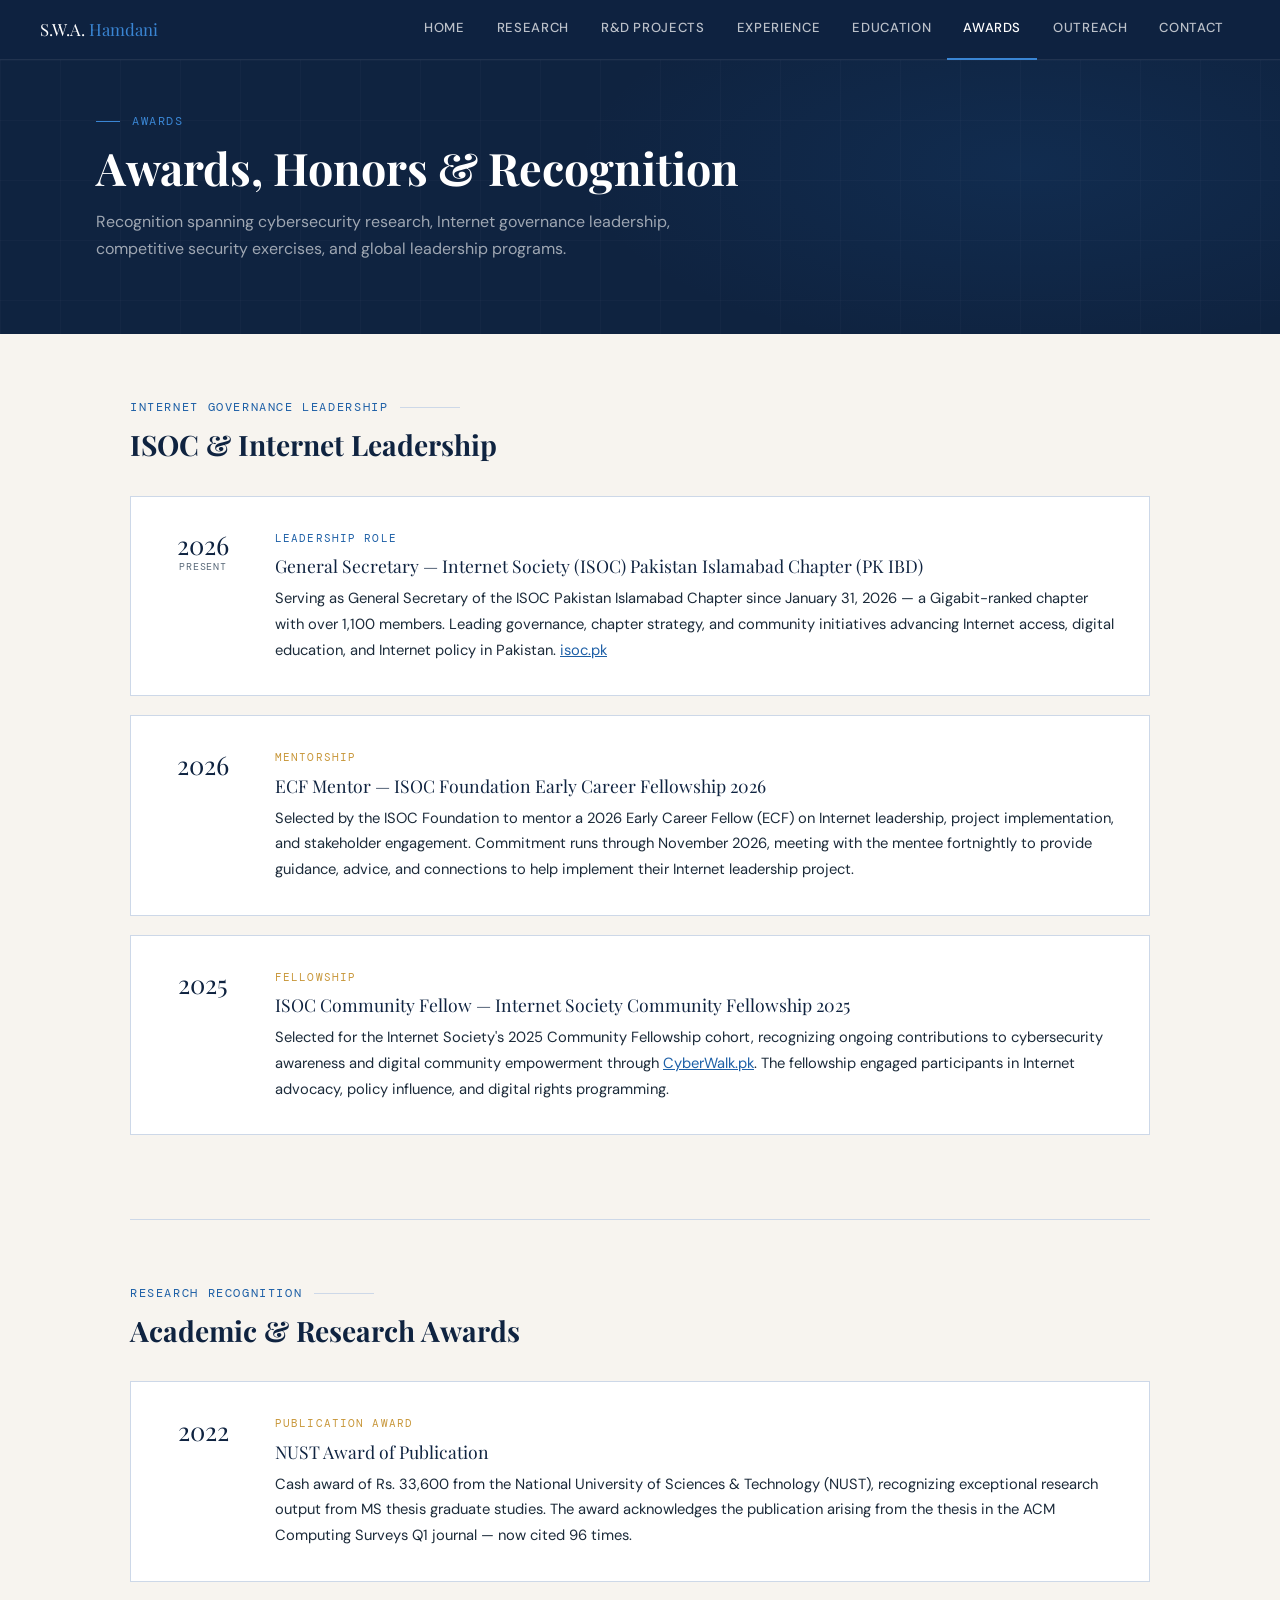
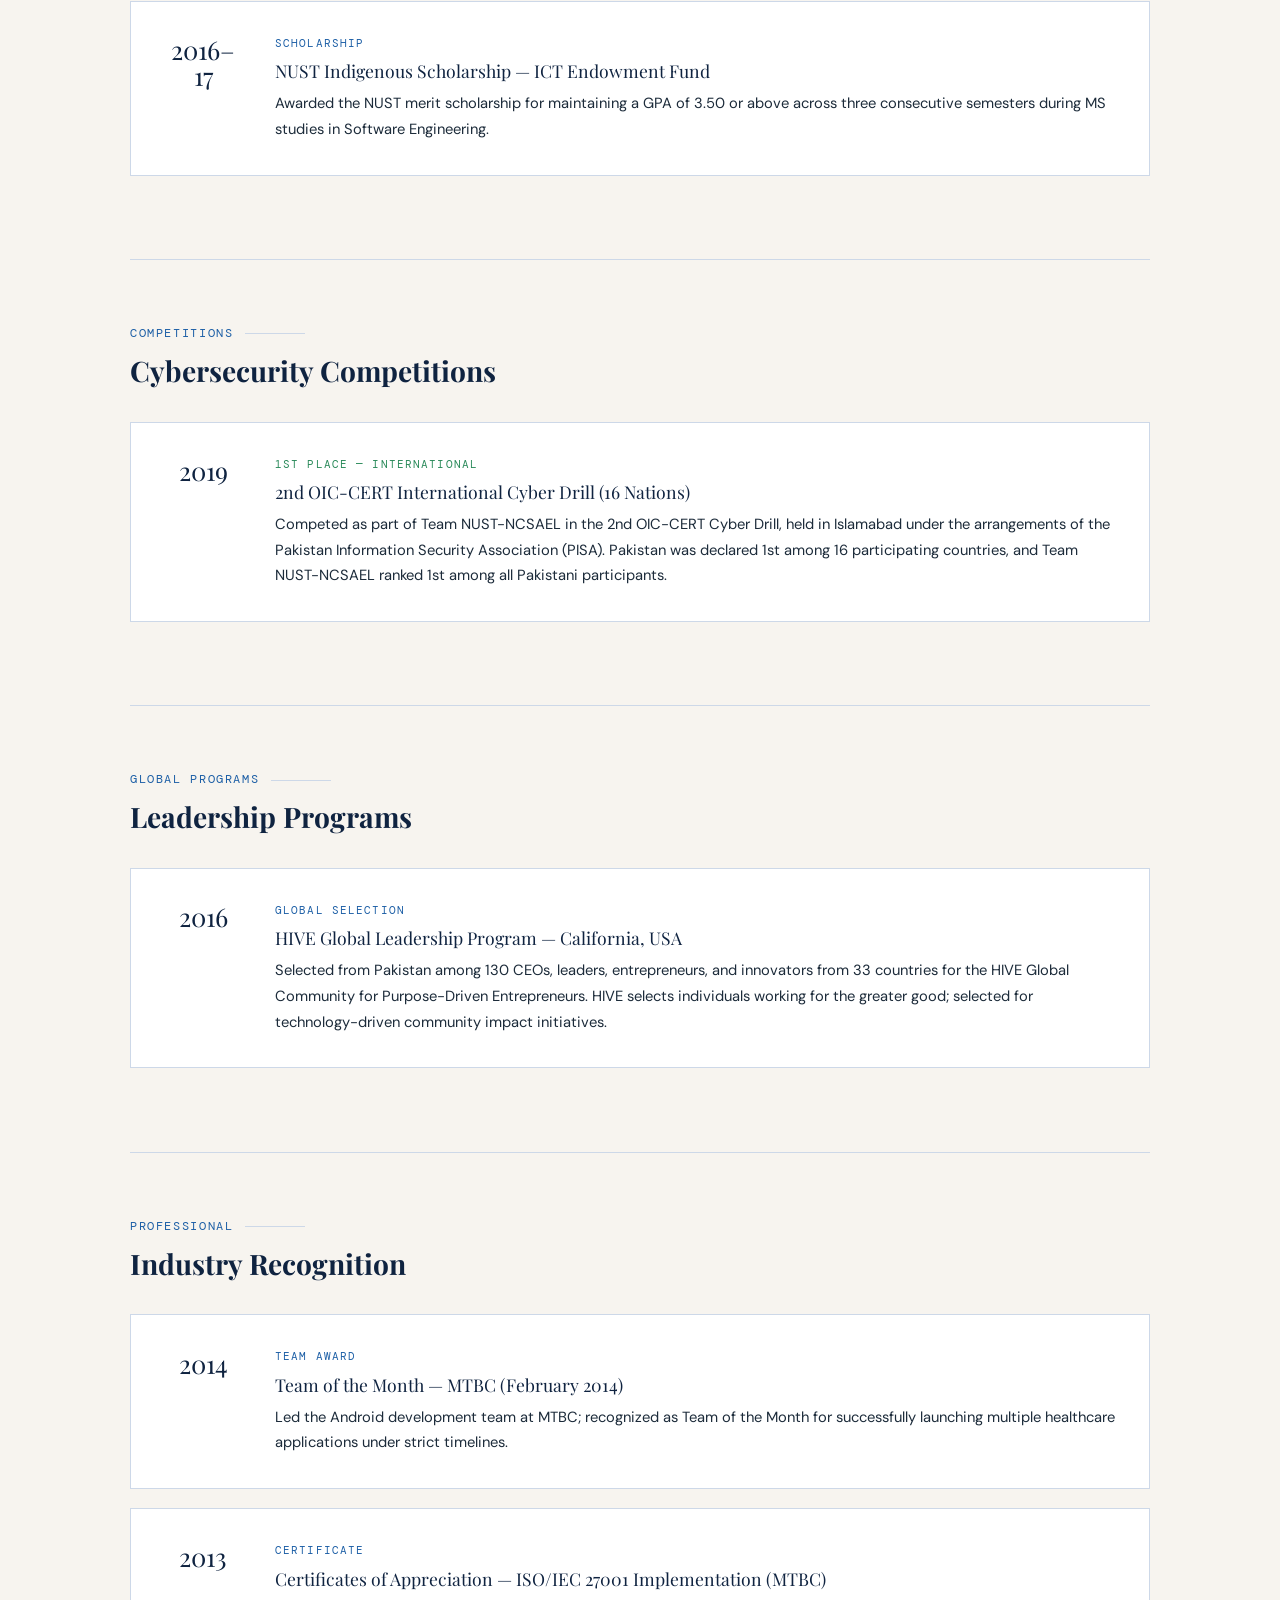
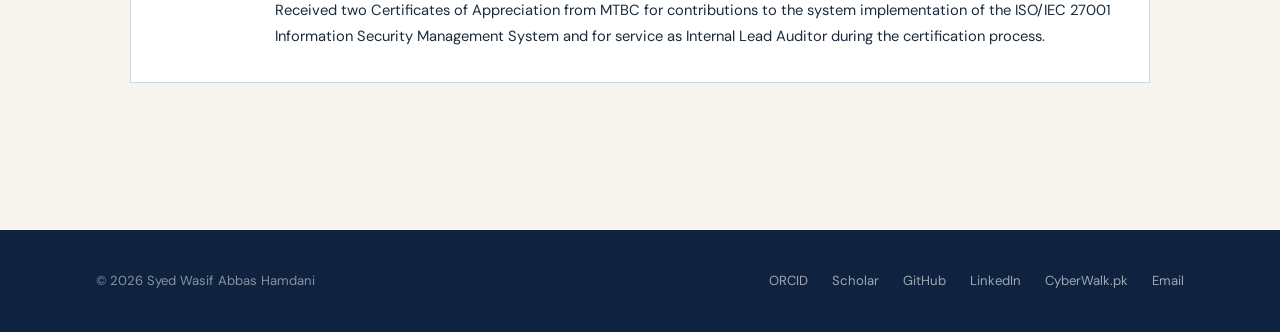
==== awards.html @ 2d6fd582 "Add files via upload" ====
<!DOCTYPE html>
<html lang="en">
<head>
<meta charset="UTF-8"><meta name="viewport" content="width=device-width, initial-scale=1.0">
<title>Awards — Syed Wasif Abbas Hamdani</title>
<link rel="preconnect" href="https://fonts.googleapis.com">
<link href="https://fonts.googleapis.com/css2?family=Playfair+Display:ital,wght@0,400;0,700;1,400&family=DM+Sans:wght@300;400;500&family=DM+Mono:wght@400;500&display=swap" rel="stylesheet">
<link rel="stylesheet" href="shared.css">
<style>
.award-card {
  background: var(--white); border: 1px solid var(--rule);
  padding: 2rem; margin-bottom: 1.2rem;
  display: grid; grid-template-columns: 80px 1fr; gap: 2rem;
  transition: box-shadow 0.2s;
}
.award-card:hover { box-shadow: 0 4px 20px rgba(15,35,64,0.08); }
.award-year {
  font-family: 'Playfair Display', serif;
  font-size: 1.6rem; color: var(--navy); line-height: 1;
  padding-top: 0.2rem; text-align: center;
}
.award-year small { display: block; font-family: 'DM Mono', monospace; font-size: 0.65rem; color: var(--muted); letter-spacing: 0.08em; text-transform: uppercase; margin-top: 0.3rem; }
.award-content {}
.award-type { font-family: 'DM Mono', monospace; font-size: 0.7rem; color: var(--steel); text-transform: uppercase; letter-spacing: 0.1em; margin-bottom: 0.4rem; }
.award-type.gold { color: var(--gold); }
.award-type.green { color: #2a8a5a; }
.award-title { font-family: 'Playfair Display', serif; font-size: 1.1rem; color: var(--navy); margin-bottom: 0.5rem; line-height: 1.35; }
.award-body { font-size: 0.92rem; color: var(--text); line-height: 1.75; }
.award-body a { color: var(--steel); }
</style>
</head>
<body>
<nav>
  <a href="index.html" class="nav-brand">S.W.A. <span>Hamdani</span></a>
  <div class="nav-links">
    <a href="index.html">Home</a>
    <a href="research.html">Research</a>
    <a href="projects.html">R&D Projects</a>
    <a href="experience.html">Experience</a>
    <a href="education.html">Education</a>
    <a href="awards.html" class="active">Awards</a>
    <a href="outreach.html">Outreach</a>
    <a href="contact.html">Contact</a>
  </div>
</nav>
<div class="page-hero">
  <div class="page-hero-grid"></div>
  <div class="page-hero-inner">
    <div class="page-label">Awards</div>
    <h1 class="page-title">Awards, Honors &amp; Recognition</h1>
    <p class="page-subtitle">Recognition spanning cybersecurity research, Internet governance leadership, competitive security exercises, and global leadership programs.</p>
  </div>
</div>
<main>
  <section>
    <div class="section-label">Internet Governance Leadership</div>
    <h2>ISOC &amp; Internet Leadership</h2>

    <div class="award-card">
      <div class="award-year">2026<small>Present</small></div>
      <div class="award-content">
        <div class="award-type">Leadership Role</div>
        <div class="award-title">General Secretary — Internet Society (ISOC) Pakistan Islamabad Chapter (PK IBD)</div>
        <div class="award-body">Serving as General Secretary of the ISOC Pakistan Islamabad Chapter since January 31, 2026 — a Gigabit-ranked chapter with over 1,100 members. Leading governance, chapter strategy, and community initiatives advancing Internet access, digital education, and Internet policy in Pakistan. <a href="https://isoc.pk" target="_blank">isoc.pk</a></div>
      </div>
    </div>

    <div class="award-card">
      <div class="award-year">2026</div>
      <div class="award-content">
        <div class="award-type gold">Mentorship</div>
        <div class="award-title">ECF Mentor — ISOC Foundation Early Career Fellowship 2026</div>
        <div class="award-body">Selected by the ISOC Foundation to mentor a 2026 Early Career Fellow (ECF) on Internet leadership, project implementation, and stakeholder engagement. Commitment runs through November 2026, meeting with the mentee fortnightly to provide guidance, advice, and connections to help implement their Internet leadership project.</div>
      </div>
    </div>

    <div class="award-card">
      <div class="award-year">2025</div>
      <div class="award-content">
        <div class="award-type gold">Fellowship</div>
        <div class="award-title">ISOC Community Fellow — Internet Society Community Fellowship 2025</div>
        <div class="award-body">Selected for the Internet Society's 2025 Community Fellowship cohort, recognizing ongoing contributions to cybersecurity awareness and digital community empowerment through <a href="https://cyberwalk.pk" target="_blank">CyberWalk.pk</a>. The fellowship engaged participants in Internet advocacy, policy influence, and digital rights programming.</div>
      </div>
    </div>
  </section>

  <section>
    <div class="section-label">Research Recognition</div>
    <h2>Academic &amp; Research Awards</h2>

    <div class="award-card">
      <div class="award-year">2022</div>
      <div class="award-content">
        <div class="award-type gold">Publication Award</div>
        <div class="award-title">NUST Award of Publication</div>
        <div class="award-body">Cash award of Rs. 33,600 from the National University of Sciences &amp; Technology (NUST), recognizing exceptional research output from MS thesis graduate studies. The award acknowledges the publication arising from the thesis in the ACM Computing Surveys Q1 journal — now cited 96 times.</div>
      </div>
    </div>

    <div class="award-card">
      <div class="award-year">2016–17</div>
      <div class="award-content">
        <div class="award-type">Scholarship</div>
        <div class="award-title">NUST Indigenous Scholarship — ICT Endowment Fund</div>
        <div class="award-body">Awarded the NUST merit scholarship for maintaining a GPA of 3.50 or above across three consecutive semesters during MS studies in Software Engineering.</div>
      </div>
    </div>
  </section>

  <section>
    <div class="section-label">Competitions</div>
    <h2>Cybersecurity Competitions</h2>

    <div class="award-card">
      <div class="award-year">2019</div>
      <div class="award-content">
        <div class="award-type green">1st Place — International</div>
        <div class="award-title">2nd OIC-CERT International Cyber Drill (16 Nations)</div>
        <div class="award-body">Competed as part of Team NUST-NCSAEL in the 2nd OIC-CERT Cyber Drill, held in Islamabad under the arrangements of the Pakistan Information Security Association (PISA). Pakistan was declared 1st among 16 participating countries, and Team NUST-NCSAEL ranked 1st among all Pakistani participants.</div>
      </div>
    </div>
  </section>

  <section>
    <div class="section-label">Global Programs</div>
    <h2>Leadership Programs</h2>

    <div class="award-card">
      <div class="award-year">2016</div>
      <div class="award-content">
        <div class="award-type">Global Selection</div>
        <div class="award-title">HIVE Global Leadership Program — California, USA</div>
        <div class="award-body">Selected from Pakistan among 130 CEOs, leaders, entrepreneurs, and innovators from 33 countries for the HIVE Global Community for Purpose-Driven Entrepreneurs. HIVE selects individuals working for the greater good; selected for technology-driven community impact initiatives.</div>
      </div>
    </div>
  </section>

  <section>
    <div class="section-label">Professional</div>
    <h2>Industry Recognition</h2>

    <div class="award-card">
      <div class="award-year">2014</div>
      <div class="award-content">
        <div class="award-type">Team Award</div>
        <div class="award-title">Team of the Month — MTBC (February 2014)</div>
        <div class="award-body">Led the Android development team at MTBC; recognized as Team of the Month for successfully launching multiple healthcare applications under strict timelines.</div>
      </div>
    </div>

    <div class="award-card">
      <div class="award-year">2013</div>
      <div class="award-content">
        <div class="award-type">Certificate</div>
        <div class="award-title">Certificates of Appreciation — ISO/IEC 27001 Implementation (MTBC)</div>
        <div class="award-body">Received two Certificates of Appreciation from MTBC for contributions to the system implementation of the ISO/IEC 27001 Information Security Management System and for service as Internal Lead Auditor during the certification process.</div>
      </div>
    </div>
  </section>
</main>
<footer>
  <span>© 2026 Syed Wasif Abbas Hamdani</span>
  <div class="footer-links">
    <a href="https://orcid.org/0000-0003-1015-1104" target="_blank">ORCID</a>
    <a href="https://scholar.google.com/citations?user=LyV-tMEAAAAJ&hl=en" target="_blank">Scholar</a>
    <a href="https://github.com/swhamdani" target="_blank">GitHub</a>
    <a href="https://www.linkedin.com/in/wasifhamdani/" target="_blank">LinkedIn</a>
    <a href="https://cyberwalk.pk" target="_blank">CyberWalk.pk</a>
    <a href="mailto:hamdani.cybsec@gmail.com">Email</a>
  </div>
</footer>
</body>
</html>
---- shared.css ----
/* shared.css — inner page styles */
:root {
  --navy:   #0f2340;
  --ink:    #1a2e44;
  --steel:  #1d5fa6;
  --sky:    #3a86d4;
  --pale:   #e8f1fb;
  --cream:  #f7f4ef;
  --warm:   #f0ebe2;
  --gold:   #c8973a;
  --text:   #1c2b3a;
  --muted:  #5a6a7a;
  --rule:   #cdd8e8;
  --white:  #ffffff;
}
*, *::before, *::after { box-sizing: border-box; margin: 0; padding: 0; }
html { scroll-behavior: smooth; }
body {
  font-family: 'DM Sans', sans-serif;
  background: var(--cream);
  color: var(--text);
  font-size: 16px;
  line-height: 1.7;
  overflow-x: hidden;
}

/* NAV */
nav {
  position: fixed; top: 0; left: 0; right: 0; z-index: 100;
  background: rgba(15,35,64,0.97);
  backdrop-filter: blur(10px);
  border-bottom: 1px solid rgba(255,255,255,0.08);
  padding: 0 2.5rem;
  display: flex; align-items: center; justify-content: space-between;
  height: 60px;
}
.nav-brand {
  font-family: 'Playfair Display', serif;
  color: var(--white); font-size: 1.05rem;
  text-decoration: none;
}
.nav-brand span { color: var(--sky); }
.nav-links { display: flex; gap: 0; }
.nav-links a {
  color: rgba(255,255,255,0.72);
  text-decoration: none; font-size: 0.82rem;
  font-weight: 500; letter-spacing: 0.05em;
  text-transform: uppercase; padding: 0 1rem;
  height: 60px; display: flex; align-items: center;
  border-bottom: 2px solid transparent;
  transition: color 0.2s, border-color 0.2s;
}
.nav-links a:hover, .nav-links a.active {
  color: var(--white); border-bottom-color: var(--sky);
}

/* PAGE HERO */
.page-hero {
  background: var(--navy);
  padding: 7rem 6rem 3.5rem;
  position: relative; overflow: hidden;
}
.page-hero::before {
  content: '';
  position: absolute; inset: 0;
  background: radial-gradient(ellipse 50% 80% at 80% 50%, rgba(29,95,166,0.15) 0%, transparent 70%);
}
.page-hero-grid {
  position: absolute; inset: 0;
  background-image:
    linear-gradient(rgba(255,255,255,0.02) 1px, transparent 1px),
    linear-gradient(90deg, rgba(255,255,255,0.02) 1px, transparent 1px);
  background-size: 60px 60px;
}
.page-hero-inner { position: relative; z-index: 1; max-width: 1100px; margin: 0 auto; }
.page-label {
  font-family: 'DM Mono', monospace;
  font-size: 0.72rem; color: var(--sky);
  text-transform: uppercase; letter-spacing: 0.14em;
  margin-bottom: 0.6rem;
  display: flex; align-items: center; gap: 0.75rem;
}
.page-label::before { content: ''; display: block; width: 24px; height: 1px; background: var(--sky); }
.page-title {
  font-family: 'Playfair Display', serif;
  font-size: clamp(2rem, 3.5vw, 3rem);
  color: var(--white); font-weight: 700;
  line-height: 1.2; margin-bottom: 0.8rem;
}
.page-subtitle {
  font-size: 1rem; color: rgba(255,255,255,0.6);
  max-width: 640px; line-height: 1.7;
}

/* MAIN */
main { max-width: 1100px; margin: 0 auto; padding: 0 2.5rem; }
section { padding: 4rem 0; border-bottom: 1px solid var(--rule); }
section:last-child { border-bottom: none; }
.section-label {
  font-family: 'DM Mono', monospace;
  font-size: 0.72rem; color: var(--steel);
  text-transform: uppercase; letter-spacing: 0.14em;
  margin-bottom: 0.6rem;
  display: flex; align-items: center; gap: 0.75rem;
}
.section-label::after { content: ''; flex: 1; height: 1px; background: var(--rule); max-width: 60px; }
h2 {
  font-family: 'Playfair Display', serif;
  font-size: clamp(1.5rem, 2.2vw, 1.9rem);
  color: var(--navy); font-weight: 700;
  margin-bottom: 2rem; line-height: 1.3;
}
h3 {
  font-family: 'Playfair Display', serif;
  font-size: 1.15rem; color: var(--navy);
  margin-bottom: 0.4rem; line-height: 1.35;
}
p { margin-bottom: 1rem; line-height: 1.8; }

/* ENTRY BLOCKS */
.entry {
  padding: 1.8rem 0;
  border-bottom: 1px solid var(--rule);
  display: grid; grid-template-columns: 200px 1fr;
  gap: 2rem; align-items: start;
}
.entry:last-child { border-bottom: none; }
.entry-date {
  font-family: 'DM Mono', monospace;
  font-size: 0.76rem; color: var(--muted);
  letter-spacing: 0.04em; padding-top: 0.25rem;
  line-height: 1.5;
}
.entry-role {
  font-family: 'DM Mono', monospace;
  font-size: 0.72rem; color: var(--steel);
  text-transform: uppercase; letter-spacing: 0.08em;
  margin-top: 0.35rem;
}
.entry-org { font-size: 0.9rem; color: var(--muted); font-style: italic; margin-top: 0.15rem; }
.entry-body ul { list-style: none; margin-top: 0.8rem; }
.entry-body li {
  font-size: 0.92rem; color: var(--text);
  padding: 0.3rem 0 0.3rem 1.2rem;
  position: relative; line-height: 1.65;
}
.entry-body li::before {
  content: '→'; position: absolute; left: 0;
  color: var(--steel); font-size: 0.8rem;
}
.entry-body p { font-size: 0.92rem; color: var(--text); margin-top: 0.8rem; }

/* PUB CARDS (reused) */
.pub-card {
  border: 1px solid var(--rule); background: var(--white);
  padding: 1.8rem 2rem; margin-bottom: 1rem;
  display: grid; grid-template-columns: auto 1fr;
  gap: 1.5rem; align-items: start;
  transition: box-shadow 0.2s, border-color 0.2s;
}
.pub-card:hover { box-shadow: 0 4px 20px rgba(15,35,64,0.08); border-color: var(--sky); }
.pub-year {
  font-family: 'DM Mono', monospace; font-size: 0.78rem; color: var(--muted);
  writing-mode: vertical-lr; text-orientation: mixed;
  transform: rotate(180deg); letter-spacing: 0.06em; padding-top: 0.2rem;
}
.pub-badge {
  display: inline-flex; align-items: center; gap: 0.4rem;
  font-family: 'DM Mono', monospace; font-size: 0.68rem;
  background: var(--pale); color: var(--steel);
  padding: 0.2rem 0.6rem; border: 1px solid rgba(29,95,166,0.2);
  margin-bottom: 0.6rem; letter-spacing: 0.04em; text-transform: uppercase;
}
.pub-badge.q1 { background: #fff8e8; color: #8a6020; border-color: rgba(200,151,58,0.3); }
.pub-title { font-family: 'Playfair Display', serif; font-size: 1.05rem; color: var(--navy); margin-bottom: 0.4rem; line-height: 1.4; }
.pub-title a { color: inherit; text-decoration: none; }
.pub-title a:hover { color: var(--steel); }
.pub-authors { font-size: 0.85rem; color: var(--muted); margin-bottom: 0.3rem; }
.pub-authors strong { color: var(--text); }
.pub-venue { font-size: 0.85rem; color: var(--text); font-style: italic; }
.pub-meta { display: flex; align-items: center; gap: 1rem; margin-top: 0.8rem; flex-wrap: wrap; }
.pub-cite {
  font-family: 'DM Mono', monospace; font-size: 0.72rem; color: var(--steel);
  background: var(--pale); padding: 0.2rem 0.6rem; border: 1px solid rgba(29,95,166,0.15);
}
.pub-doi { font-family: 'DM Mono', monospace; font-size: 0.72rem; color: var(--muted); text-decoration: none; }
.pub-doi:hover { color: var(--steel); }
.pub-abstract { font-size: 0.88rem; color: var(--muted); margin-top: 0.8rem; line-height: 1.7; font-style: italic; }

/* PROJECT CARDS */
.proj-card {
  background: var(--white); border: 1px solid var(--rule);
  padding: 2rem; margin-bottom: 1.2rem;
  transition: box-shadow 0.2s, border-color 0.2s;
}
.proj-card:hover { box-shadow: 0 4px 20px rgba(15,35,64,0.08); border-color: var(--sky); }
.proj-header {
  display: flex; align-items: flex-start;
  justify-content: space-between; gap: 1rem;
  margin-bottom: 0.6rem; flex-wrap: wrap;
}
.proj-title { font-family: 'Playfair Display', serif; font-size: 1.1rem; color: var(--navy); line-height: 1.3; }
.proj-date { font-family: 'DM Mono', monospace; font-size: 0.72rem; color: var(--muted); white-space: nowrap; margin-top: 0.25rem; }
.proj-meta { display: flex; gap: 0.5rem; flex-wrap: wrap; margin-bottom: 0.8rem; }
.proj-tag {
  font-family: 'DM Mono', monospace; font-size: 0.68rem;
  color: var(--steel); border: 1px solid rgba(29,95,166,0.25);
  padding: 0.18rem 0.55rem; letter-spacing: 0.04em;
}
.proj-tag.role { color: var(--gold); border-color: rgba(200,151,58,0.3); background: #fff8e8; }
.proj-body { font-size: 0.92rem; color: var(--text); line-height: 1.8; }
.proj-body ul { list-style: none; margin-top: 0.6rem; }
.proj-body li { padding: 0.25rem 0 0.25rem 1.2rem; position: relative; }
.proj-body li::before { content: '→'; position: absolute; left: 0; color: var(--steel); font-size: 0.8rem; }

/* FOOTER */
footer {
  background: var(--navy); color: rgba(255,255,255,0.5);
  padding: 2.5rem 6rem;
  display: flex; justify-content: space-between; align-items: center;
  font-size: 0.82rem; margin-top: 4rem;
}
footer a { color: rgba(255,255,255,0.6); text-decoration: none; }
footer a:hover { color: var(--white); }
.footer-links { display: flex; gap: 1.5rem; }

/* ARTICLE LIST */
.article-year-group { margin-bottom: 2rem; }
.article-year-label {
  font-family: 'DM Mono', monospace; font-size: 0.72rem; color: var(--steel);
  text-transform: uppercase; letter-spacing: 0.12em;
  margin-bottom: 0.8rem; padding-bottom: 0.5rem; border-bottom: 1px solid var(--rule);
}
.article-item {
  display: flex; align-items: baseline; gap: 1rem;
  padding: 0.55rem 0; border-bottom: 1px solid rgba(0,0,0,0.04);
}
.article-item:last-child { border-bottom: none; }
.article-dot { width: 6px; height: 6px; background: var(--steel); border-radius: 50%; flex-shrink: 0; margin-top: 0.45rem; }
.article-link { font-size: 0.92rem; color: var(--text); text-decoration: none; flex: 1; line-height: 1.5; }
.article-link:hover { color: var(--steel); }
.article-pub { font-family: 'DM Mono', monospace; font-size: 0.7rem; color: var(--muted); flex-shrink: 0; }

/* SKILL GRID */
.skill-grid { display: grid; grid-template-columns: repeat(auto-fill, minmax(200px, 1fr)); gap: 1rem; margin-bottom: 2rem; }
.skill-item {
  background: var(--white); border: 1px solid var(--rule);
  padding: 1rem 1.2rem;
}
.skill-item h4 { font-size: 0.78rem; font-family: 'DM Mono', monospace; color: var(--steel); text-transform: uppercase; letter-spacing: 0.08em; margin-bottom: 0.3rem; }
.skill-item p { font-size: 0.88rem; color: var(--text); margin: 0; line-height: 1.5; }

/* CERT LIST */
.cert-list { list-style: none; }
.cert-item {
  display: flex; align-items: flex-start; gap: 1rem;
  padding: 0.7rem 0; border-bottom: 1px solid var(--rule);
  font-size: 0.92rem;
}
.cert-item:last-child { border-bottom: none; }
.cert-year { font-family: 'DM Mono', monospace; font-size: 0.72rem; color: var(--muted); min-width: 40px; margin-top: 0.15rem; }
.cert-name { color: var(--text); flex: 1; }
.cert-issuer { font-size: 0.82rem; color: var(--muted); font-style: italic; }

/* INLINE INFO BOX */
.info-box {
  background: var(--warm); border-left: 3px solid var(--gold);
  padding: 1.5rem 1.8rem; margin: 1.5rem 0;
}
.info-box h3 { font-family: 'DM Mono', monospace; font-size: 0.72rem; color: var(--gold); text-transform: uppercase; letter-spacing: 0.1em; margin-bottom: 0.6rem; font-weight: 400; }
.info-box p { font-size: 0.92rem; color: var(--text); margin: 0; line-height: 1.75; }

@media (max-width: 900px) {
  .page-hero { padding: 7rem 2rem 2.5rem; }
  .entry { grid-template-columns: 1fr; gap: 0.4rem; }
  .entry-date { padding-top: 0; }
  nav { padding: 0 1.5rem; }
  .nav-links a { padding: 0 0.6rem; font-size: 0.75rem; }
  footer { flex-direction: column; gap: 1rem; padding: 2rem; text-align: center; }
  main { padding: 0 1.5rem; }
}
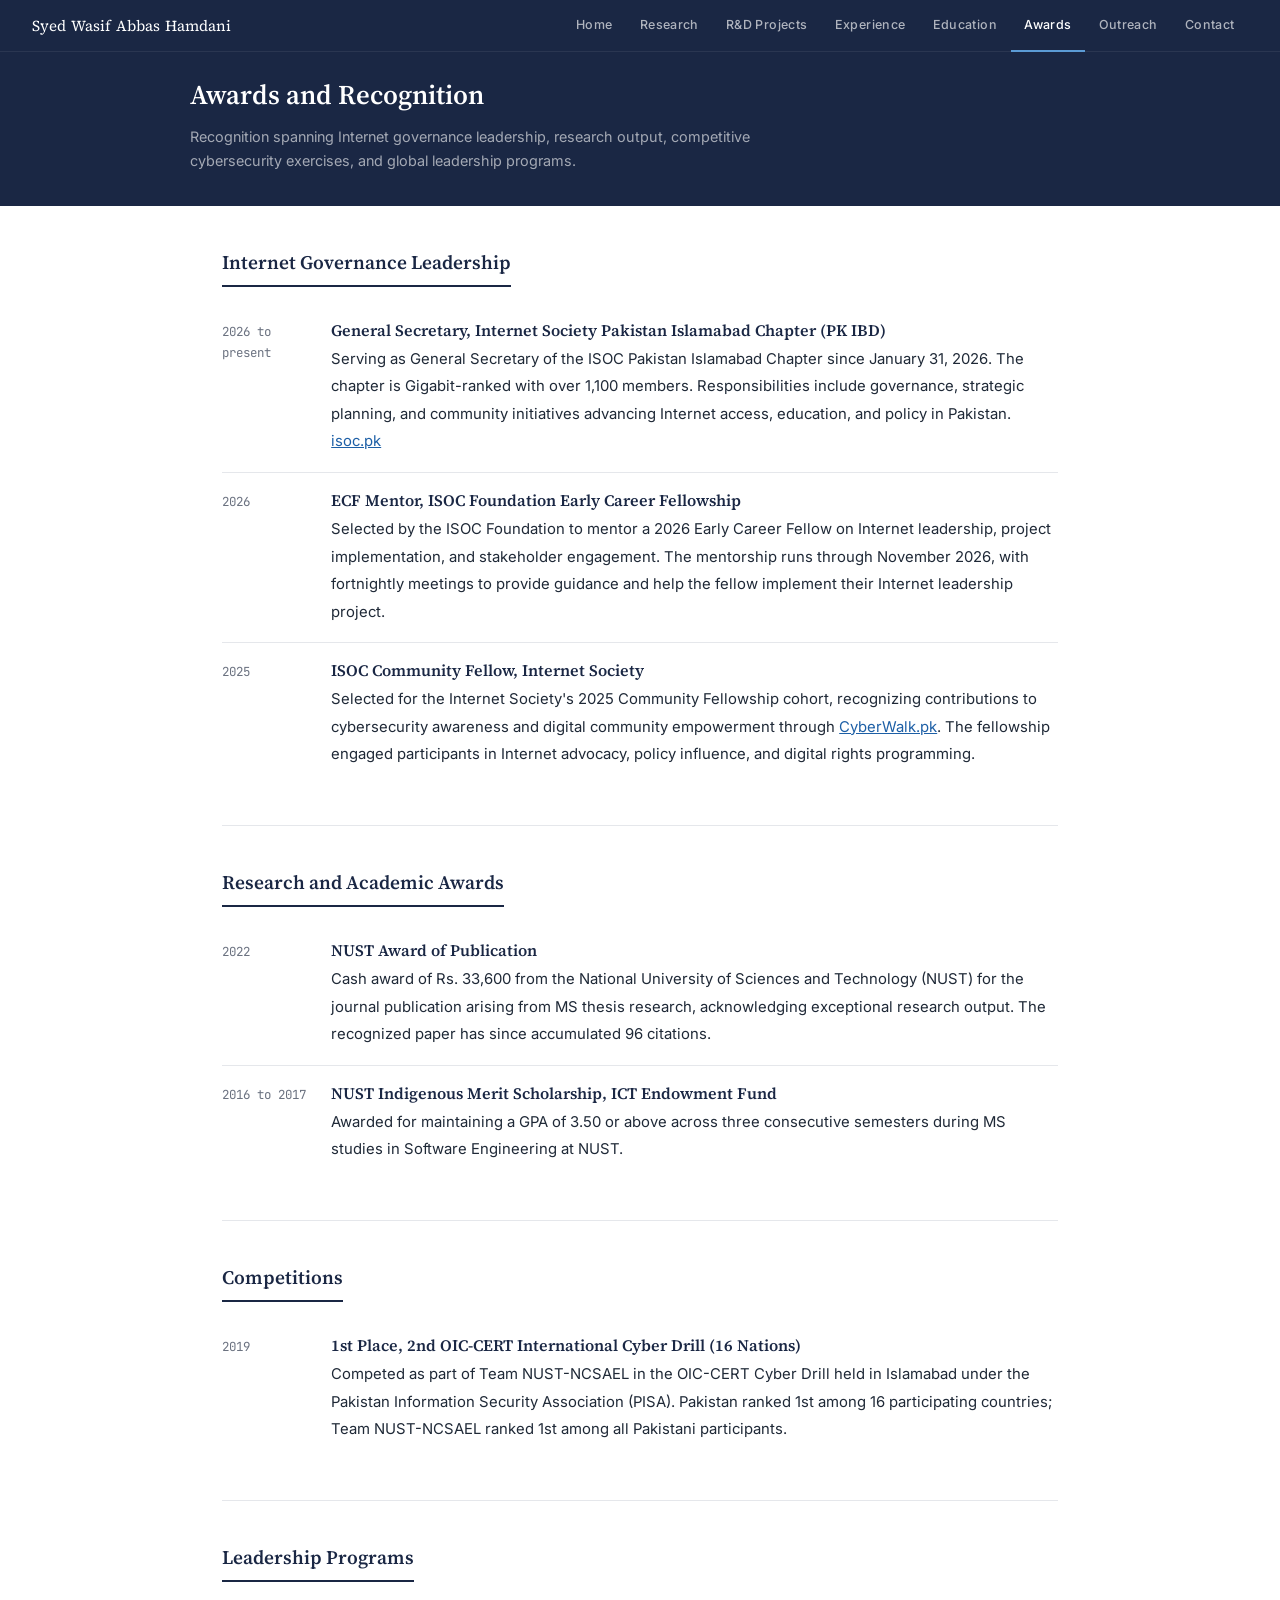
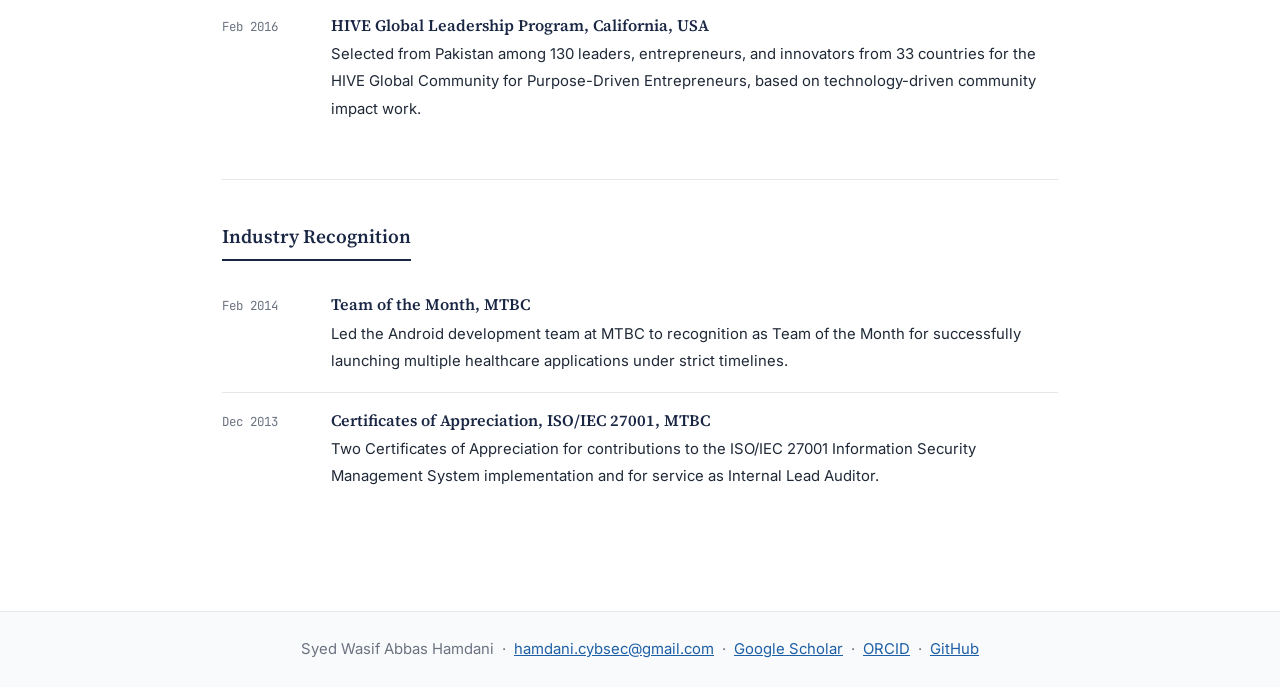
==== commit 5cb6e1d3: "Add files via upload" ====
--- a/awards.html
+++ b/awards.html
@@ -2,172 +2,126 @@
 <html lang="en">
 <head>
 <meta charset="UTF-8"><meta name="viewport" content="width=device-width, initial-scale=1.0">
-<title>Awards — Syed Wasif Abbas Hamdani</title>
+<title>Awards -- Syed Wasif Abbas Hamdani</title>
 <link rel="preconnect" href="https://fonts.googleapis.com">
-<link href="https://fonts.googleapis.com/css2?family=Playfair+Display:ital,wght@0,400;0,700;1,400&family=DM+Sans:wght@300;400;500&family=DM+Mono:wght@400;500&display=swap" rel="stylesheet">
+<link href="https://fonts.googleapis.com/css2?family=Source+Serif+4:ital,wght@0,300;0,400;0,600;1,400&family=Inter:wght@400;500&family=JetBrains+Mono:wght@400;500&display=swap" rel="stylesheet">
 <link rel="stylesheet" href="shared.css">
-<style>
-.award-card {
-  background: var(--white); border: 1px solid var(--rule);
-  padding: 2rem; margin-bottom: 1.2rem;
-  display: grid; grid-template-columns: 80px 1fr; gap: 2rem;
-  transition: box-shadow 0.2s;
-}
-.award-card:hover { box-shadow: 0 4px 20px rgba(15,35,64,0.08); }
-.award-year {
-  font-family: 'Playfair Display', serif;
-  font-size: 1.6rem; color: var(--navy); line-height: 1;
-  padding-top: 0.2rem; text-align: center;
-}
-.award-year small { display: block; font-family: 'DM Mono', monospace; font-size: 0.65rem; color: var(--muted); letter-spacing: 0.08em; text-transform: uppercase; margin-top: 0.3rem; }
-.award-content {}
-.award-type { font-family: 'DM Mono', monospace; font-size: 0.7rem; color: var(--steel); text-transform: uppercase; letter-spacing: 0.1em; margin-bottom: 0.4rem; }
-.award-type.gold { color: var(--gold); }
-.award-type.green { color: #2a8a5a; }
-.award-title { font-family: 'Playfair Display', serif; font-size: 1.1rem; color: var(--navy); margin-bottom: 0.5rem; line-height: 1.35; }
-.award-body { font-size: 0.92rem; color: var(--text); line-height: 1.75; }
-.award-body a { color: var(--steel); }
-</style>
 </head>
 <body>
 <nav>
-  <a href="index.html" class="nav-brand">S.W.A. <span>Hamdani</span></a>
-  <div class="nav-links">
-    <a href="index.html">Home</a>
-    <a href="research.html">Research</a>
-    <a href="projects.html">R&D Projects</a>
-    <a href="experience.html">Experience</a>
-    <a href="education.html">Education</a>
-    <a href="awards.html" class="active">Awards</a>
-    <a href="outreach.html">Outreach</a>
-    <a href="contact.html">Contact</a>
+  <a href="index.html" class="nav-brand">Syed Wasif Abbas Hamdani</a>
+  <button class="nav-toggle" id="navToggle" aria-label="Toggle menu"><span></span><span></span><span></span></button>
+  <div class="nav-links" id="navLinks">
+    <a href="index.html">Home</a><a href="research.html">Research</a>
+    <a href="projects.html">R&D Projects</a><a href="experience.html">Experience</a>
+    <a href="education.html">Education</a><a href="awards.html" class="active">Awards</a>
+    <a href="outreach.html">Outreach</a><a href="contact.html">Contact</a>
   </div>
 </nav>
-<div class="page-hero">
-  <div class="page-hero-grid"></div>
-  <div class="page-hero-inner">
-    <div class="page-label">Awards</div>
-    <h1 class="page-title">Awards, Honors &amp; Recognition</h1>
-    <p class="page-subtitle">Recognition spanning cybersecurity research, Internet governance leadership, competitive security exercises, and global leadership programs.</p>
+<div class="page-header">
+  <div class="page-header-inner">
+    <h1>Awards and Recognition</h1>
+    <p>Recognition spanning Internet governance leadership, research output, competitive cybersecurity exercises, and global leadership programs.</p>
   </div>
 </div>
 <main>
+
   <section>
-    <div class="section-label">Internet Governance Leadership</div>
-    <h2>ISOC &amp; Internet Leadership</h2>
+    <h2>Internet Governance Leadership</h2>
 
-    <div class="award-card">
-      <div class="award-year">2026<small>Present</small></div>
-      <div class="award-content">
-        <div class="award-type">Leadership Role</div>
-        <div class="award-title">General Secretary — Internet Society (ISOC) Pakistan Islamabad Chapter (PK IBD)</div>
-        <div class="award-body">Serving as General Secretary of the ISOC Pakistan Islamabad Chapter since January 31, 2026 — a Gigabit-ranked chapter with over 1,100 members. Leading governance, chapter strategy, and community initiatives advancing Internet access, digital education, and Internet policy in Pakistan. <a href="https://isoc.pk" target="_blank">isoc.pk</a></div>
+    <div class="award-entry">
+      <span class="award-year">2026 to present</span>
+      <div>
+        <h3>General Secretary, Internet Society Pakistan Islamabad Chapter (PK IBD)</h3>
+        <p>Serving as General Secretary of the ISOC Pakistan Islamabad Chapter since January 31, 2026. The chapter is Gigabit-ranked with over 1,100 members. Responsibilities include governance, strategic planning, and community initiatives advancing Internet access, education, and policy in Pakistan. <a href="https://isoc.pk" target="_blank">isoc.pk</a></p>
       </div>
     </div>
 
-    <div class="award-card">
-      <div class="award-year">2026</div>
-      <div class="award-content">
-        <div class="award-type gold">Mentorship</div>
-        <div class="award-title">ECF Mentor — ISOC Foundation Early Career Fellowship 2026</div>
-        <div class="award-body">Selected by the ISOC Foundation to mentor a 2026 Early Career Fellow (ECF) on Internet leadership, project implementation, and stakeholder engagement. Commitment runs through November 2026, meeting with the mentee fortnightly to provide guidance, advice, and connections to help implement their Internet leadership project.</div>
+    <div class="award-entry">
+      <span class="award-year">2026</span>
+      <div>
+        <h3>ECF Mentor, ISOC Foundation Early Career Fellowship</h3>
+        <p>Selected by the ISOC Foundation to mentor a 2026 Early Career Fellow on Internet leadership, project implementation, and stakeholder engagement. The mentorship runs through November 2026, with fortnightly meetings to provide guidance and help the fellow implement their Internet leadership project.</p>
       </div>
     </div>
 
-    <div class="award-card">
-      <div class="award-year">2025</div>
-      <div class="award-content">
-        <div class="award-type gold">Fellowship</div>
-        <div class="award-title">ISOC Community Fellow — Internet Society Community Fellowship 2025</div>
-        <div class="award-body">Selected for the Internet Society's 2025 Community Fellowship cohort, recognizing ongoing contributions to cybersecurity awareness and digital community empowerment through <a href="https://cyberwalk.pk" target="_blank">CyberWalk.pk</a>. The fellowship engaged participants in Internet advocacy, policy influence, and digital rights programming.</div>
+    <div class="award-entry">
+      <span class="award-year">2025</span>
+      <div>
+        <h3>ISOC Community Fellow, Internet Society</h3>
+        <p>Selected for the Internet Society's 2025 Community Fellowship cohort, recognizing contributions to cybersecurity awareness and digital community empowerment through <a href="https://cyberwalk.pk" target="_blank">CyberWalk.pk</a>. The fellowship engaged participants in Internet advocacy, policy influence, and digital rights programming.</p>
       </div>
     </div>
   </section>
 
   <section>
-    <div class="section-label">Research Recognition</div>
-    <h2>Academic &amp; Research Awards</h2>
+    <h2>Research and Academic Awards</h2>
 
-    <div class="award-card">
-      <div class="award-year">2022</div>
-      <div class="award-content">
-        <div class="award-type gold">Publication Award</div>
-        <div class="award-title">NUST Award of Publication</div>
-        <div class="award-body">Cash award of Rs. 33,600 from the National University of Sciences &amp; Technology (NUST), recognizing exceptional research output from MS thesis graduate studies. The award acknowledges the publication arising from the thesis in the ACM Computing Surveys Q1 journal — now cited 96 times.</div>
+    <div class="award-entry">
+      <span class="award-year">2022</span>
+      <div>
+        <h3>NUST Award of Publication</h3>
+        <p>Cash award of Rs. 33,600 from the National University of Sciences and Technology (NUST) for the journal publication arising from MS thesis research, acknowledging exceptional research output. The recognized paper has since accumulated 96 citations.</p>
       </div>
     </div>
 
-    <div class="award-card">
-      <div class="award-year">2016–17</div>
-      <div class="award-content">
-        <div class="award-type">Scholarship</div>
-        <div class="award-title">NUST Indigenous Scholarship — ICT Endowment Fund</div>
-        <div class="award-body">Awarded the NUST merit scholarship for maintaining a GPA of 3.50 or above across three consecutive semesters during MS studies in Software Engineering.</div>
+    <div class="award-entry">
+      <span class="award-year">2016 to 2017</span>
+      <div>
+        <h3>NUST Indigenous Merit Scholarship, ICT Endowment Fund</h3>
+        <p>Awarded for maintaining a GPA of 3.50 or above across three consecutive semesters during MS studies in Software Engineering at NUST.</p>
       </div>
     </div>
   </section>
 
   <section>
-    <div class="section-label">Competitions</div>
-    <h2>Cybersecurity Competitions</h2>
-
-    <div class="award-card">
-      <div class="award-year">2019</div>
-      <div class="award-content">
-        <div class="award-type green">1st Place — International</div>
-        <div class="award-title">2nd OIC-CERT International Cyber Drill (16 Nations)</div>
-        <div class="award-body">Competed as part of Team NUST-NCSAEL in the 2nd OIC-CERT Cyber Drill, held in Islamabad under the arrangements of the Pakistan Information Security Association (PISA). Pakistan was declared 1st among 16 participating countries, and Team NUST-NCSAEL ranked 1st among all Pakistani participants.</div>
+    <h2>Competitions</h2>
+    <div class="award-entry">
+      <span class="award-year">2019</span>
+      <div>
+        <h3>1st Place, 2nd OIC-CERT International Cyber Drill (16 Nations)</h3>
+        <p>Competed as part of Team NUST-NCSAEL in the OIC-CERT Cyber Drill held in Islamabad under the Pakistan Information Security Association (PISA). Pakistan ranked 1st among 16 participating countries; Team NUST-NCSAEL ranked 1st among all Pakistani participants.</p>
       </div>
     </div>
   </section>
 
   <section>
-    <div class="section-label">Global Programs</div>
     <h2>Leadership Programs</h2>
-
-    <div class="award-card">
-      <div class="award-year">2016</div>
-      <div class="award-content">
-        <div class="award-type">Global Selection</div>
-        <div class="award-title">HIVE Global Leadership Program — California, USA</div>
-        <div class="award-body">Selected from Pakistan among 130 CEOs, leaders, entrepreneurs, and innovators from 33 countries for the HIVE Global Community for Purpose-Driven Entrepreneurs. HIVE selects individuals working for the greater good; selected for technology-driven community impact initiatives.</div>
+    <div class="award-entry">
+      <span class="award-year">Feb 2016</span>
+      <div>
+        <h3>HIVE Global Leadership Program, California, USA</h3>
+        <p>Selected from Pakistan among 130 leaders, entrepreneurs, and innovators from 33 countries for the HIVE Global Community for Purpose-Driven Entrepreneurs, based on technology-driven community impact work.</p>
       </div>
     </div>
   </section>
 
   <section>
-    <div class="section-label">Professional</div>
     <h2>Industry Recognition</h2>
-
-    <div class="award-card">
-      <div class="award-year">2014</div>
-      <div class="award-content">
-        <div class="award-type">Team Award</div>
-        <div class="award-title">Team of the Month — MTBC (February 2014)</div>
-        <div class="award-body">Led the Android development team at MTBC; recognized as Team of the Month for successfully launching multiple healthcare applications under strict timelines.</div>
+    <div class="award-entry">
+      <span class="award-year">Feb 2014</span>
+      <div>
+        <h3>Team of the Month, MTBC</h3>
+        <p>Led the Android development team at MTBC to recognition as Team of the Month for successfully launching multiple healthcare applications under strict timelines.</p>
       </div>
     </div>
-
-    <div class="award-card">
-      <div class="award-year">2013</div>
-      <div class="award-content">
-        <div class="award-type">Certificate</div>
-        <div class="award-title">Certificates of Appreciation — ISO/IEC 27001 Implementation (MTBC)</div>
-        <div class="award-body">Received two Certificates of Appreciation from MTBC for contributions to the system implementation of the ISO/IEC 27001 Information Security Management System and for service as Internal Lead Auditor during the certification process.</div>
+    <div class="award-entry">
+      <span class="award-year">Dec 2013</span>
+      <div>
+        <h3>Certificates of Appreciation, ISO/IEC 27001, MTBC</h3>
+        <p>Two Certificates of Appreciation for contributions to the ISO/IEC 27001 Information Security Management System implementation and for service as Internal Lead Auditor.</p>
       </div>
     </div>
   </section>
+
 </main>
 <footer>
-  <span>© 2026 Syed Wasif Abbas Hamdani</span>
-  <div class="footer-links">
-    <a href="https://orcid.org/0000-0003-1015-1104" target="_blank">ORCID</a>
-    <a href="https://scholar.google.com/citations?user=LyV-tMEAAAAJ&hl=en" target="_blank">Scholar</a>
-    <a href="https://github.com/swhamdani" target="_blank">GitHub</a>
-    <a href="https://www.linkedin.com/in/wasifhamdani/" target="_blank">LinkedIn</a>
-    <a href="https://cyberwalk.pk" target="_blank">CyberWalk.pk</a>
-    <a href="mailto:hamdani.cybsec@gmail.com">Email</a>
-  </div>
+  <p>Syed Wasif Abbas Hamdani &nbsp;&middot;&nbsp; <a href="mailto:hamdani.cybsec@gmail.com">hamdani.cybsec@gmail.com</a> &nbsp;&middot;&nbsp; <a href="https://scholar.google.com/citations?user=LyV-tMEAAAAJ&amp;hl=en" target="_blank">Google Scholar</a> &nbsp;&middot;&nbsp; <a href="https://orcid.org/0000-0003-1015-1104" target="_blank">ORCID</a> &nbsp;&middot;&nbsp; <a href="https://github.com/swhamdani" target="_blank">GitHub</a></p>
 </footer>
+<script>
+  const t=document.getElementById('navToggle'),l=document.getElementById('navLinks');
+  t.addEventListener('click',()=>{t.classList.toggle('open');l.classList.toggle('open');});
+  l.querySelectorAll('a').forEach(a=>a.addEventListener('click',()=>{t.classList.remove('open');l.classList.remove('open');}));
+</script>
 </body>
 </html>
--- a/shared.css
+++ b/shared.css
@@ -1,281 +1,299 @@
-/* shared.css — inner page styles */
 :root {
-  --navy:   #0f2340;
-  --ink:    #1a2e44;
-  --steel:  #1d5fa6;
-  --sky:    #3a86d4;
-  --pale:   #e8f1fb;
-  --cream:  #f7f4ef;
-  --warm:   #f0ebe2;
-  --gold:   #c8973a;
-  --text:   #1c2b3a;
-  --muted:  #5a6a7a;
-  --rule:   #cdd8e8;
-  --white:  #ffffff;
+  --navy:  #1a2744;
+  --blue:  #2563a8;
+  --link:  #1d5fa6;
+  --text:  #1f2937;
+  --muted: #6b7280;
+  --rule:  #e5e7eb;
+  --bg:    #ffffff;
+  --soft:  #f9fafb;
 }
 *, *::before, *::after { box-sizing: border-box; margin: 0; padding: 0; }
 html { scroll-behavior: smooth; }
 body {
-  font-family: 'DM Sans', sans-serif;
-  background: var(--cream);
+  font-family: 'Inter', sans-serif;
+  background: var(--bg);
   color: var(--text);
-  font-size: 16px;
+  font-size: 15px;
   line-height: 1.7;
-  overflow-x: hidden;
 }
 
 /* NAV */
 nav {
   position: fixed; top: 0; left: 0; right: 0; z-index: 100;
-  background: rgba(15,35,64,0.97);
-  backdrop-filter: blur(10px);
-  border-bottom: 1px solid rgba(255,255,255,0.08);
-  padding: 0 2.5rem;
+  background: var(--navy);
+  padding: 0 2rem;
   display: flex; align-items: center; justify-content: space-between;
-  height: 60px;
+  height: 52px;
+  border-bottom: 1px solid rgba(255,255,255,0.07);
 }
 .nav-brand {
-  font-family: 'Playfair Display', serif;
-  color: var(--white); font-size: 1.05rem;
-  text-decoration: none;
-}
-.nav-brand span { color: var(--sky); }
-.nav-links { display: flex; gap: 0; }
+  font-family: 'Source Serif 4', serif;
+  color: #fff; font-size: 0.95rem; font-weight: 400;
+  text-decoration: none; letter-spacing: 0.01em;
+}
+.nav-links { display: flex; }
 .nav-links a {
-  color: rgba(255,255,255,0.72);
-  text-decoration: none; font-size: 0.82rem;
-  font-weight: 500; letter-spacing: 0.05em;
-  text-transform: uppercase; padding: 0 1rem;
-  height: 60px; display: flex; align-items: center;
+  color: rgba(255,255,255,0.65);
+  text-decoration: none; font-size: 0.78rem;
+  font-weight: 500; letter-spacing: 0.03em;
+  padding: 0 0.85rem; height: 52px;
+  display: flex; align-items: center;
   border-bottom: 2px solid transparent;
-  transition: color 0.2s, border-color 0.2s;
+  transition: color 0.15s, border-color 0.15s;
 }
 .nav-links a:hover, .nav-links a.active {
-  color: var(--white); border-bottom-color: var(--sky);
-}
-
-/* PAGE HERO */
-.page-hero {
+  color: #fff; border-bottom-color: #5b9bd5;
+}
+.nav-toggle {
+  display: none; flex-direction: column;
+  justify-content: center; gap: 5px;
+  width: 34px; height: 34px; cursor: pointer;
+  background: none; border: none;
+}
+.nav-toggle span {
+  display: block; width: 20px; height: 1.5px;
+  background: rgba(255,255,255,0.8);
+  transition: transform 0.2s, opacity 0.2s;
+}
+.nav-toggle.open span:nth-child(1) { transform: translateY(6.5px) rotate(45deg); }
+.nav-toggle.open span:nth-child(2) { opacity: 0; }
+.nav-toggle.open span:nth-child(3) { transform: translateY(-6.5px) rotate(-45deg); }
+
+/* PAGE HEADER */
+.page-header {
   background: var(--navy);
-  padding: 7rem 6rem 3.5rem;
-  position: relative; overflow: hidden;
-}
-.page-hero::before {
-  content: '';
-  position: absolute; inset: 0;
-  background: radial-gradient(ellipse 50% 80% at 80% 50%, rgba(29,95,166,0.15) 0%, transparent 70%);
-}
-.page-hero-grid {
-  position: absolute; inset: 0;
-  background-image:
-    linear-gradient(rgba(255,255,255,0.02) 1px, transparent 1px),
-    linear-gradient(90deg, rgba(255,255,255,0.02) 1px, transparent 1px);
-  background-size: 60px 60px;
-}
-.page-hero-inner { position: relative; z-index: 1; max-width: 1100px; margin: 0 auto; }
-.page-label {
-  font-family: 'DM Mono', monospace;
-  font-size: 0.72rem; color: var(--sky);
-  text-transform: uppercase; letter-spacing: 0.14em;
-  margin-bottom: 0.6rem;
-  display: flex; align-items: center; gap: 0.75rem;
-}
-.page-label::before { content: ''; display: block; width: 24px; height: 1px; background: var(--sky); }
-.page-title {
-  font-family: 'Playfair Display', serif;
-  font-size: clamp(2rem, 3.5vw, 3rem);
-  color: var(--white); font-weight: 700;
-  line-height: 1.2; margin-bottom: 0.8rem;
-}
-.page-subtitle {
-  font-size: 1rem; color: rgba(255,255,255,0.6);
-  max-width: 640px; line-height: 1.7;
+  padding: 4.5rem 2rem 2rem;
+  margin-bottom: 0;
+}
+.page-header-inner { max-width: 900px; margin: 0 auto; }
+.page-header h1 {
+  font-family: 'Source Serif 4', serif;
+  font-size: 1.7rem; font-weight: 600;
+  color: #fff; margin-bottom: 0.4rem;
+}
+.page-header p {
+  font-size: 0.9rem; color: rgba(255,255,255,0.6);
+  max-width: 620px; line-height: 1.7;
 }
 
 /* MAIN */
-main { max-width: 1100px; margin: 0 auto; padding: 0 2.5rem; }
-section { padding: 4rem 0; border-bottom: 1px solid var(--rule); }
-section:last-child { border-bottom: none; }
-.section-label {
-  font-family: 'DM Mono', monospace;
-  font-size: 0.72rem; color: var(--steel);
-  text-transform: uppercase; letter-spacing: 0.14em;
-  margin-bottom: 0.6rem;
-  display: flex; align-items: center; gap: 0.75rem;
-}
-.section-label::after { content: ''; flex: 1; height: 1px; background: var(--rule); max-width: 60px; }
+main {
+  max-width: 900px; margin: 0 auto;
+  padding: 2.5rem 2rem 4rem;
+}
+section {
+  padding-bottom: 2.5rem;
+  margin-bottom: 2.5rem;
+  border-bottom: 1px solid var(--rule);
+}
+section:last-child { border-bottom: none; margin-bottom: 0; }
+
 h2 {
-  font-family: 'Playfair Display', serif;
-  font-size: clamp(1.5rem, 2.2vw, 1.9rem);
-  color: var(--navy); font-weight: 700;
-  margin-bottom: 2rem; line-height: 1.3;
+  font-family: 'Source Serif 4', serif;
+  font-size: 1.2rem; font-weight: 600;
+  color: var(--navy); margin-bottom: 1rem;
+  padding-bottom: 0.4rem;
+  border-bottom: 2px solid var(--navy);
+  display: inline-block;
 }
 h3 {
-  font-family: 'Playfair Display', serif;
-  font-size: 1.15rem; color: var(--navy);
-  margin-bottom: 0.4rem; line-height: 1.35;
-}
-p { margin-bottom: 1rem; line-height: 1.8; }
+  font-family: 'Source Serif 4', serif;
+  font-size: 1rem; font-weight: 600;
+  color: var(--navy); margin-bottom: 0.25rem;
+  line-height: 1.45;
+}
+p { margin-bottom: 0.9rem; line-height: 1.85; font-size: 0.93rem; }
+p:last-child { margin-bottom: 0; }
+a { color: var(--link); }
+a:hover { text-decoration: underline; }
 
 /* ENTRY BLOCKS */
 .entry {
-  padding: 1.8rem 0;
-  border-bottom: 1px solid var(--rule);
-  display: grid; grid-template-columns: 200px 1fr;
-  gap: 2rem; align-items: start;
+  padding: 1.2rem 0;
+  border-bottom: 1px solid var(--rule);
 }
 .entry:last-child { border-bottom: none; }
+.entry-header {
+  display: flex; justify-content: space-between;
+  align-items: baseline; gap: 1rem;
+  margin-bottom: 0.2rem; flex-wrap: wrap;
+}
 .entry-date {
-  font-family: 'DM Mono', monospace;
-  font-size: 0.76rem; color: var(--muted);
-  letter-spacing: 0.04em; padding-top: 0.25rem;
-  line-height: 1.5;
+  font-family: 'JetBrains Mono', monospace;
+  font-size: 0.75rem; color: var(--muted);
+  white-space: nowrap; flex-shrink: 0;
 }
 .entry-role {
-  font-family: 'DM Mono', monospace;
-  font-size: 0.72rem; color: var(--steel);
-  text-transform: uppercase; letter-spacing: 0.08em;
-  margin-top: 0.35rem;
-}
-.entry-org { font-size: 0.9rem; color: var(--muted); font-style: italic; margin-top: 0.15rem; }
-.entry-body ul { list-style: none; margin-top: 0.8rem; }
-.entry-body li {
-  font-size: 0.92rem; color: var(--text);
-  padding: 0.3rem 0 0.3rem 1.2rem;
-  position: relative; line-height: 1.65;
-}
-.entry-body li::before {
-  content: '→'; position: absolute; left: 0;
-  color: var(--steel); font-size: 0.8rem;
-}
-.entry-body p { font-size: 0.92rem; color: var(--text); margin-top: 0.8rem; }
-
-/* PUB CARDS (reused) */
-.pub-card {
-  border: 1px solid var(--rule); background: var(--white);
-  padding: 1.8rem 2rem; margin-bottom: 1rem;
-  display: grid; grid-template-columns: auto 1fr;
-  gap: 1.5rem; align-items: start;
-  transition: box-shadow 0.2s, border-color 0.2s;
-}
-.pub-card:hover { box-shadow: 0 4px 20px rgba(15,35,64,0.08); border-color: var(--sky); }
-.pub-year {
-  font-family: 'DM Mono', monospace; font-size: 0.78rem; color: var(--muted);
-  writing-mode: vertical-lr; text-orientation: mixed;
-  transform: rotate(180deg); letter-spacing: 0.06em; padding-top: 0.2rem;
-}
-.pub-badge {
-  display: inline-flex; align-items: center; gap: 0.4rem;
-  font-family: 'DM Mono', monospace; font-size: 0.68rem;
-  background: var(--pale); color: var(--steel);
-  padding: 0.2rem 0.6rem; border: 1px solid rgba(29,95,166,0.2);
-  margin-bottom: 0.6rem; letter-spacing: 0.04em; text-transform: uppercase;
-}
-.pub-badge.q1 { background: #fff8e8; color: #8a6020; border-color: rgba(200,151,58,0.3); }
-.pub-title { font-family: 'Playfair Display', serif; font-size: 1.05rem; color: var(--navy); margin-bottom: 0.4rem; line-height: 1.4; }
-.pub-title a { color: inherit; text-decoration: none; }
-.pub-title a:hover { color: var(--steel); }
-.pub-authors { font-size: 0.85rem; color: var(--muted); margin-bottom: 0.3rem; }
-.pub-authors strong { color: var(--text); }
-.pub-venue { font-size: 0.85rem; color: var(--text); font-style: italic; }
-.pub-meta { display: flex; align-items: center; gap: 1rem; margin-top: 0.8rem; flex-wrap: wrap; }
-.pub-cite {
-  font-family: 'DM Mono', monospace; font-size: 0.72rem; color: var(--steel);
-  background: var(--pale); padding: 0.2rem 0.6rem; border: 1px solid rgba(29,95,166,0.15);
-}
-.pub-doi { font-family: 'DM Mono', monospace; font-size: 0.72rem; color: var(--muted); text-decoration: none; }
-.pub-doi:hover { color: var(--steel); }
-.pub-abstract { font-size: 0.88rem; color: var(--muted); margin-top: 0.8rem; line-height: 1.7; font-style: italic; }
-
-/* PROJECT CARDS */
-.proj-card {
-  background: var(--white); border: 1px solid var(--rule);
-  padding: 2rem; margin-bottom: 1.2rem;
-  transition: box-shadow 0.2s, border-color 0.2s;
-}
-.proj-card:hover { box-shadow: 0 4px 20px rgba(15,35,64,0.08); border-color: var(--sky); }
-.proj-header {
-  display: flex; align-items: flex-start;
-  justify-content: space-between; gap: 1rem;
-  margin-bottom: 0.6rem; flex-wrap: wrap;
-}
-.proj-title { font-family: 'Playfair Display', serif; font-size: 1.1rem; color: var(--navy); line-height: 1.3; }
-.proj-date { font-family: 'DM Mono', monospace; font-size: 0.72rem; color: var(--muted); white-space: nowrap; margin-top: 0.25rem; }
-.proj-meta { display: flex; gap: 0.5rem; flex-wrap: wrap; margin-bottom: 0.8rem; }
+  font-family: 'JetBrains Mono', monospace;
+  font-size: 0.75rem; color: var(--blue);
+  margin-bottom: 0.15rem;
+}
+.entry-org {
+  font-size: 0.85rem; color: var(--muted);
+  font-style: italic; margin-bottom: 0.6rem;
+}
+.entry ul { list-style: disc; padding-left: 1.3rem; margin-top: 0.5rem; }
+.entry li { font-size: 0.9rem; color: var(--text); padding: 0.2rem 0; line-height: 1.65; }
+
+/* PUB ENTRIES */
+.pub-entry {
+  padding: 0.9rem 0;
+  border-bottom: 1px solid var(--rule);
+  font-size: 0.9rem;
+}
+.pub-entry:last-child { border-bottom: none; }
+.pub-title {
+  font-family: 'Source Serif 4', serif;
+  font-size: 0.97rem; color: var(--text);
+  margin-bottom: 0.25rem; line-height: 1.5;
+}
+.pub-title a { color: var(--text); text-decoration: none; }
+.pub-title a:hover { color: var(--link); text-decoration: underline; }
+.pub-authors { font-size: 0.84rem; color: var(--muted); margin-bottom: 0.2rem; }
+.pub-authors strong { color: var(--text); font-weight: 500; }
+.pub-venue { font-size: 0.84rem; color: var(--text); font-style: italic; }
+.pub-note {
+  font-style: normal; font-size: 0.78rem; color: var(--blue);
+  font-weight: 500; font-family: 'JetBrains Mono', monospace; margin-left: 0.5rem;
+}
+.pub-abstract {
+  font-size: 0.85rem; color: var(--muted);
+  margin-top: 0.5rem; line-height: 1.7;
+}
+.pub-links { margin-top: 0.4rem; font-size: 0.82rem; }
+.pub-links a { margin-right: 1rem; }
+
+/* PROJECT ENTRIES */
+.proj-entry {
+  padding: 1.2rem 0;
+  border-bottom: 1px solid var(--rule);
+}
+.proj-entry:last-child { border-bottom: none; }
+.proj-tags { display: flex; flex-wrap: wrap; gap: 0.4rem; margin: 0.4rem 0 0.6rem; }
 .proj-tag {
-  font-family: 'DM Mono', monospace; font-size: 0.68rem;
-  color: var(--steel); border: 1px solid rgba(29,95,166,0.25);
-  padding: 0.18rem 0.55rem; letter-spacing: 0.04em;
-}
-.proj-tag.role { color: var(--gold); border-color: rgba(200,151,58,0.3); background: #fff8e8; }
-.proj-body { font-size: 0.92rem; color: var(--text); line-height: 1.8; }
-.proj-body ul { list-style: none; margin-top: 0.6rem; }
-.proj-body li { padding: 0.25rem 0 0.25rem 1.2rem; position: relative; }
-.proj-body li::before { content: '→'; position: absolute; left: 0; color: var(--steel); font-size: 0.8rem; }
+  font-family: 'JetBrains Mono', monospace;
+  font-size: 0.7rem; color: var(--muted);
+  border: 1px solid var(--rule);
+  padding: 0.15rem 0.5rem; border-radius: 2px;
+  background: var(--soft);
+}
+.proj-tag.role { color: var(--blue); border-color: #bdd5f0; background: #f0f7ff; }
+
+/* AWARDS */
+.award-entry {
+  padding: 1rem 0;
+  border-bottom: 1px solid var(--rule);
+  display: grid; grid-template-columns: 90px 1fr;
+  gap: 1.2rem; align-items: baseline;
+}
+.award-entry:last-child { border-bottom: none; }
+.award-year {
+  font-family: 'JetBrains Mono', monospace;
+  font-size: 0.78rem; color: var(--muted);
+}
+
+/* ARTICLE LIST */
+.article-list { list-style: none; }
+.article-item {
+  display: grid; grid-template-columns: 110px 1fr;
+  gap: 1rem; padding: 0.5rem 0;
+  border-bottom: 1px solid var(--rule);
+  font-size: 0.88rem; align-items: baseline;
+}
+.article-item:last-child { border-bottom: none; }
+.article-date {
+  font-family: 'JetBrains Mono', monospace;
+  font-size: 0.74rem; color: var(--muted);
+}
+
+/* INFO BOX */
+.info-box {
+  background: var(--soft); border-left: 3px solid var(--blue);
+  padding: 1rem 1.2rem; margin: 1rem 0;
+  font-size: 0.9rem; line-height: 1.8;
+}
+.info-box p { margin-bottom: 0; }
+
+/* CERT / SKILL */
+.cert-list { list-style: none; }
+.cert-item {
+  display: grid; grid-template-columns: 50px 1fr;
+  gap: 1rem; padding: 0.45rem 0;
+  border-bottom: 1px solid var(--rule);
+  font-size: 0.88rem; align-items: baseline;
+}
+.cert-item:last-child { border-bottom: none; }
+.cert-year {
+  font-family: 'JetBrains Mono', monospace;
+  font-size: 0.74rem; color: var(--muted);
+}
+.skill-grid {
+  display: grid; grid-template-columns: repeat(3, 1fr);
+  gap: 1rem; margin-bottom: 1rem;
+}
+.skill-item {
+  background: var(--soft); border: 1px solid var(--rule);
+  padding: 0.8rem 1rem;
+}
+.skill-item h4 {
+  font-family: 'JetBrains Mono', monospace;
+  font-size: 0.72rem; color: var(--blue);
+  text-transform: uppercase; letter-spacing: 0.06em;
+  margin-bottom: 0.3rem;
+}
+.skill-item p { font-size: 0.85rem; margin: 0; line-height: 1.5; }
+
+/* CONTACT */
+.contact-row {
+  display: grid; grid-template-columns: 90px 1fr;
+  gap: 1rem; padding: 0.5rem 0;
+  border-bottom: 1px solid var(--rule);
+  font-size: 0.9rem; align-items: baseline;
+}
+.contact-row:last-child { border-bottom: none; }
+.contact-lbl {
+  font-family: 'JetBrains Mono', monospace;
+  font-size: 0.74rem; color: var(--muted);
+}
+.ref-entry {
+  padding: 1rem 0; border-bottom: 1px solid var(--rule);
+}
+.ref-entry:last-child { border-bottom: none; }
+.ref-name { font-weight: 500; font-size: 0.93rem; margin-bottom: 0.15rem; }
+.ref-detail { font-size: 0.85rem; color: var(--muted); line-height: 1.6; }
 
 /* FOOTER */
 footer {
-  background: var(--navy); color: rgba(255,255,255,0.5);
-  padding: 2.5rem 6rem;
-  display: flex; justify-content: space-between; align-items: center;
-  font-size: 0.82rem; margin-top: 4rem;
-}
-footer a { color: rgba(255,255,255,0.6); text-decoration: none; }
-footer a:hover { color: var(--white); }
-.footer-links { display: flex; gap: 1.5rem; }
-
-/* ARTICLE LIST */
-.article-year-group { margin-bottom: 2rem; }
-.article-year-label {
-  font-family: 'DM Mono', monospace; font-size: 0.72rem; color: var(--steel);
-  text-transform: uppercase; letter-spacing: 0.12em;
-  margin-bottom: 0.8rem; padding-bottom: 0.5rem; border-bottom: 1px solid var(--rule);
-}
-.article-item {
-  display: flex; align-items: baseline; gap: 1rem;
-  padding: 0.55rem 0; border-bottom: 1px solid rgba(0,0,0,0.04);
-}
-.article-item:last-child { border-bottom: none; }
-.article-dot { width: 6px; height: 6px; background: var(--steel); border-radius: 50%; flex-shrink: 0; margin-top: 0.45rem; }
-.article-link { font-size: 0.92rem; color: var(--text); text-decoration: none; flex: 1; line-height: 1.5; }
-.article-link:hover { color: var(--steel); }
-.article-pub { font-family: 'DM Mono', monospace; font-size: 0.7rem; color: var(--muted); flex-shrink: 0; }
-
-/* SKILL GRID */
-.skill-grid { display: grid; grid-template-columns: repeat(auto-fill, minmax(200px, 1fr)); gap: 1rem; margin-bottom: 2rem; }
-.skill-item {
-  background: var(--white); border: 1px solid var(--rule);
-  padding: 1rem 1.2rem;
-}
-.skill-item h4 { font-size: 0.78rem; font-family: 'DM Mono', monospace; color: var(--steel); text-transform: uppercase; letter-spacing: 0.08em; margin-bottom: 0.3rem; }
-.skill-item p { font-size: 0.88rem; color: var(--text); margin: 0; line-height: 1.5; }
-
-/* CERT LIST */
-.cert-list { list-style: none; }
-.cert-item {
-  display: flex; align-items: flex-start; gap: 1rem;
-  padding: 0.7rem 0; border-bottom: 1px solid var(--rule);
-  font-size: 0.92rem;
-}
-.cert-item:last-child { border-bottom: none; }
-.cert-year { font-family: 'DM Mono', monospace; font-size: 0.72rem; color: var(--muted); min-width: 40px; margin-top: 0.15rem; }
-.cert-name { color: var(--text); flex: 1; }
-.cert-issuer { font-size: 0.82rem; color: var(--muted); font-style: italic; }
-
-/* INLINE INFO BOX */
-.info-box {
-  background: var(--warm); border-left: 3px solid var(--gold);
-  padding: 1.5rem 1.8rem; margin: 1.5rem 0;
-}
-.info-box h3 { font-family: 'DM Mono', monospace; font-size: 0.72rem; color: var(--gold); text-transform: uppercase; letter-spacing: 0.1em; margin-bottom: 0.6rem; font-weight: 400; }
-.info-box p { font-size: 0.92rem; color: var(--text); margin: 0; line-height: 1.75; }
-
-@media (max-width: 900px) {
-  .page-hero { padding: 7rem 2rem 2.5rem; }
-  .entry { grid-template-columns: 1fr; gap: 0.4rem; }
-  .entry-date { padding-top: 0; }
-  nav { padding: 0 1.5rem; }
-  .nav-links a { padding: 0 0.6rem; font-size: 0.75rem; }
-  footer { flex-direction: column; gap: 1rem; padding: 2rem; text-align: center; }
-  main { padding: 0 1.5rem; }
-}
+  background: var(--soft); border-top: 1px solid var(--rule);
+  padding: 1.5rem 2rem;
+  text-align: center; font-size: 0.8rem; color: var(--muted);
+}
+
+/* MOBILE */
+@media (max-width: 700px) {
+  nav { padding: 0 1.2rem; }
+  .nav-toggle { display: flex; }
+  .nav-links {
+    display: none; position: fixed;
+    top: 52px; left: 0; right: 0;
+    background: var(--navy);
+    flex-direction: column;
+    border-top: 1px solid rgba(255,255,255,0.08);
+    z-index: 99;
+  }
+  .nav-links.open { display: flex; }
+  .nav-links a {
+    height: 48px; padding: 0 1.5rem;
+    border-bottom: 1px solid rgba(255,255,255,0.06);
+    font-size: 0.85rem;
+  }
+  .page-header { padding: 4rem 1.3rem 1.8rem; }
+  main { padding: 2rem 1.3rem 3rem; }
+  .award-entry { grid-template-columns: 1fr; gap: 0.2rem; }
+  .article-item { grid-template-columns: 1fr; gap: 0.2rem; }
+  .cert-item { grid-template-columns: 1fr; gap: 0.1rem; }
+  .contact-row { grid-template-columns: 1fr; gap: 0.1rem; }
+  .skill-grid { grid-template-columns: 1fr 1fr; }
+  .entry-header { flex-direction: column; gap: 0.1rem; }
+}
